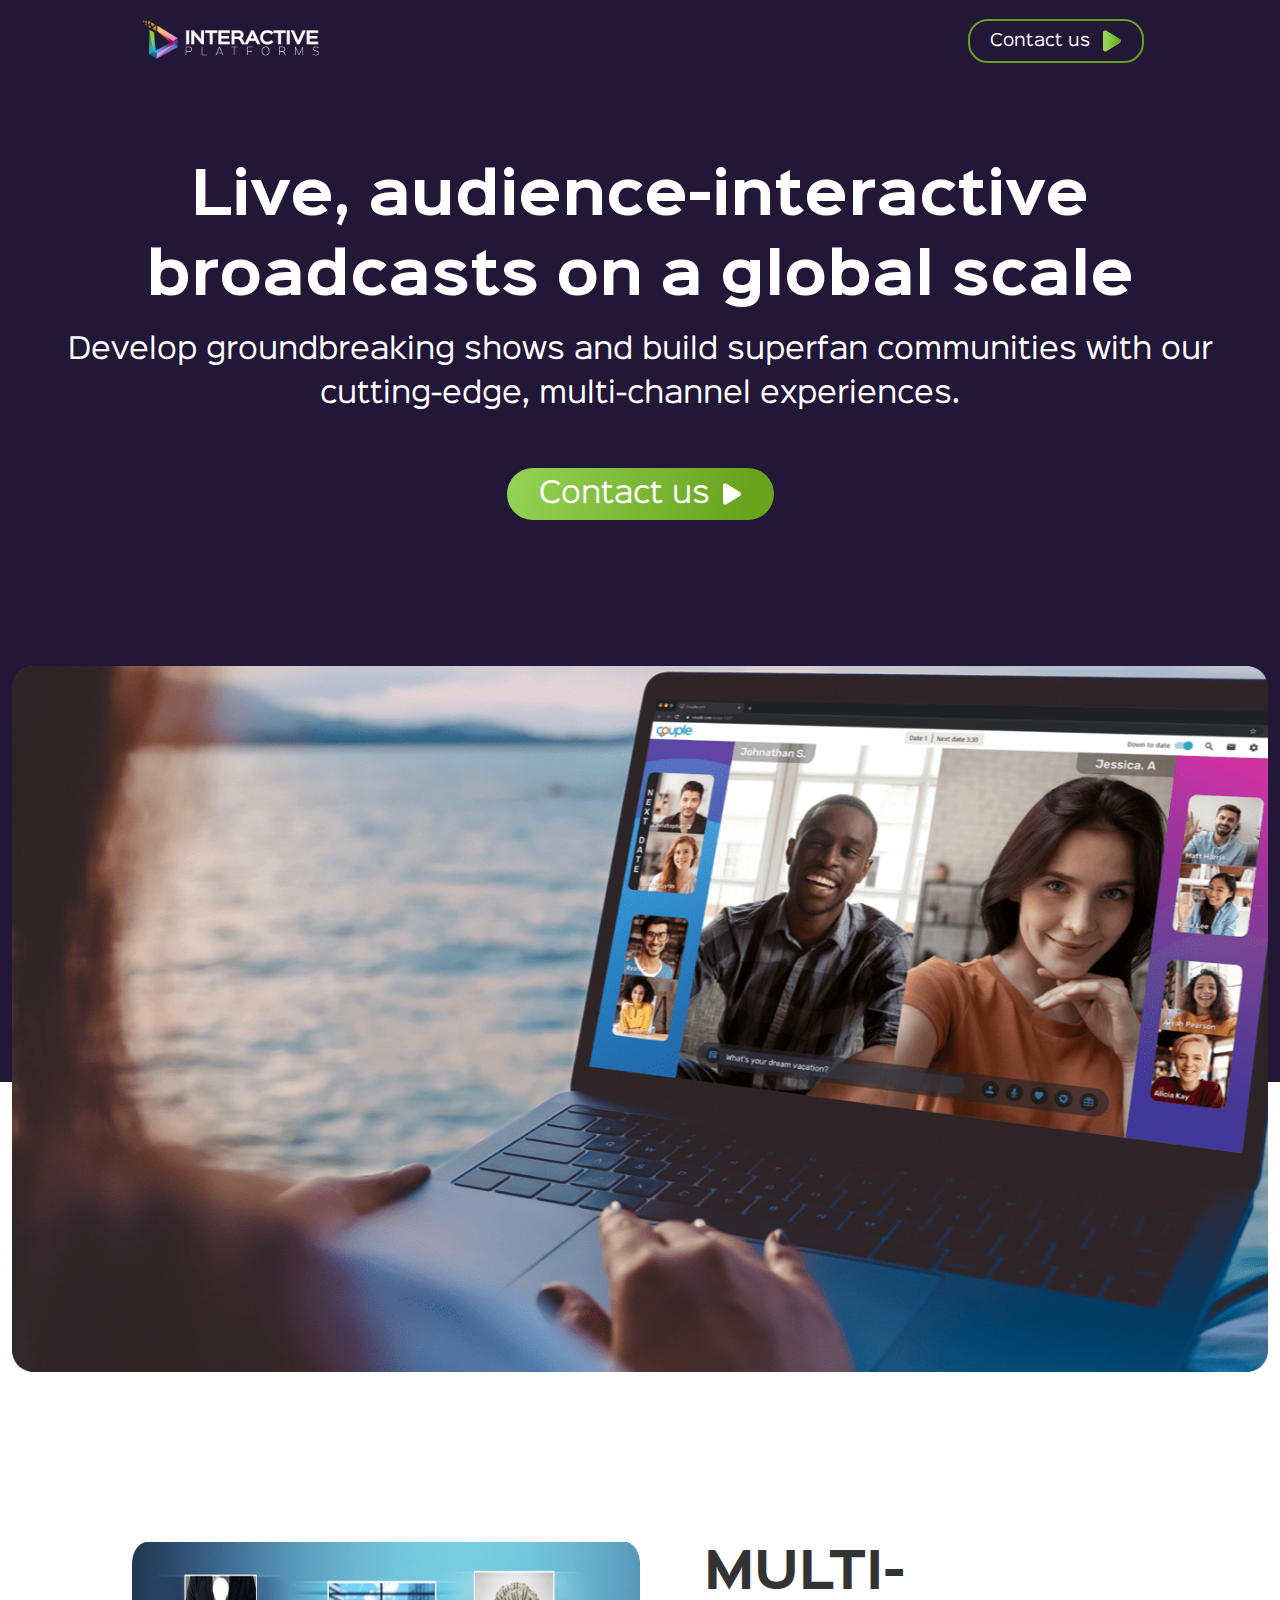
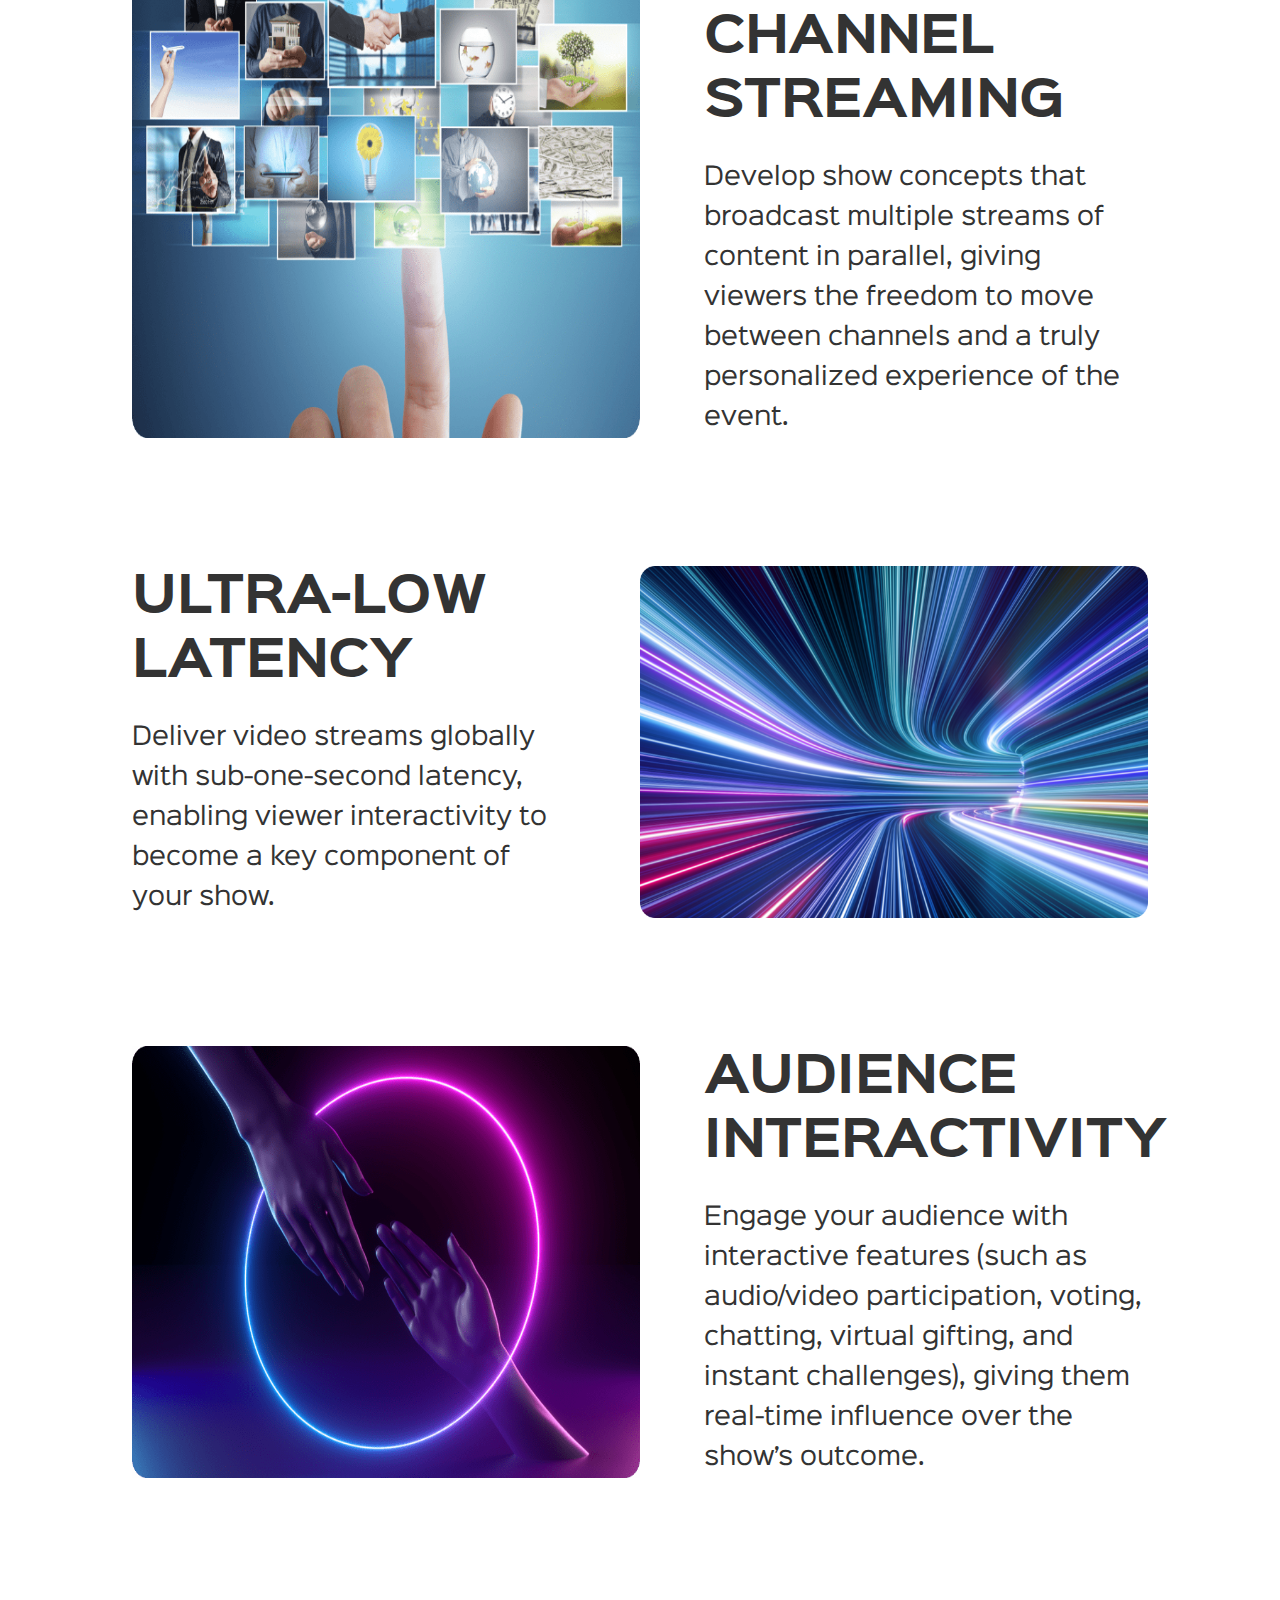
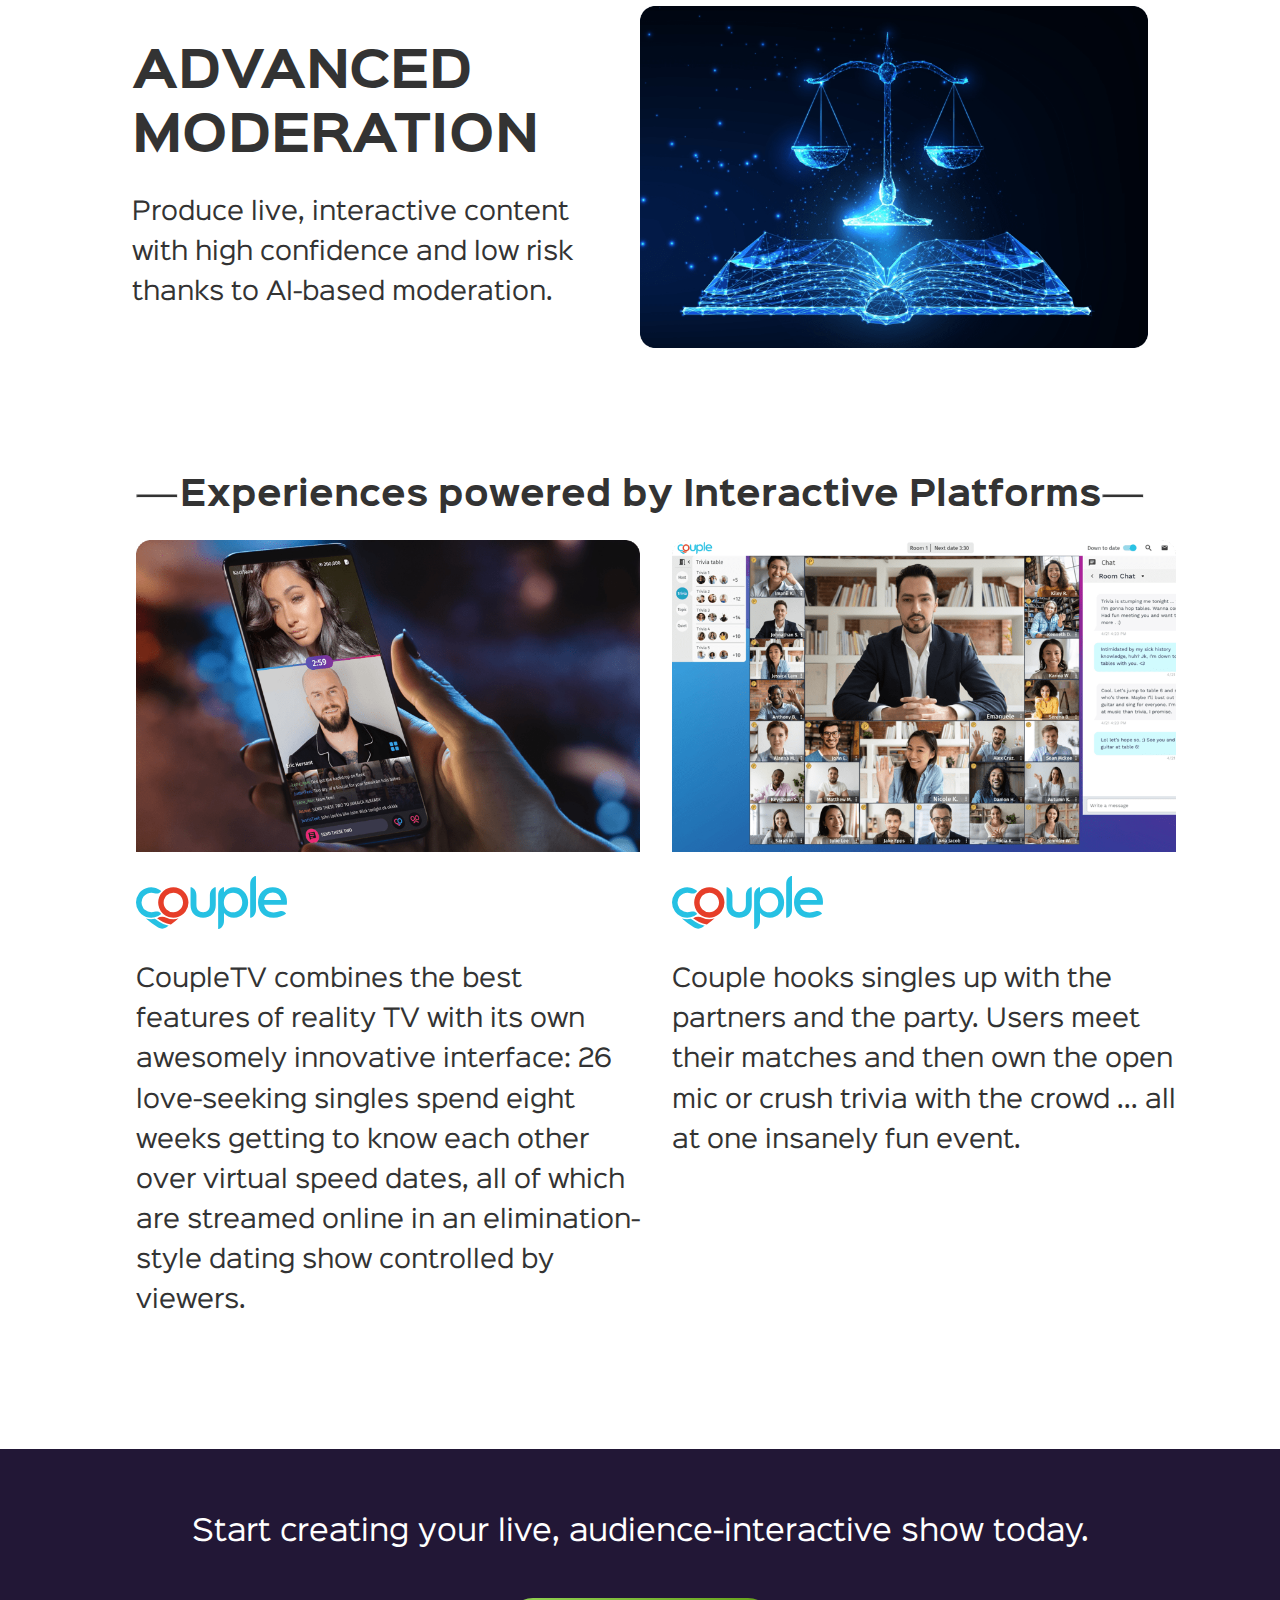
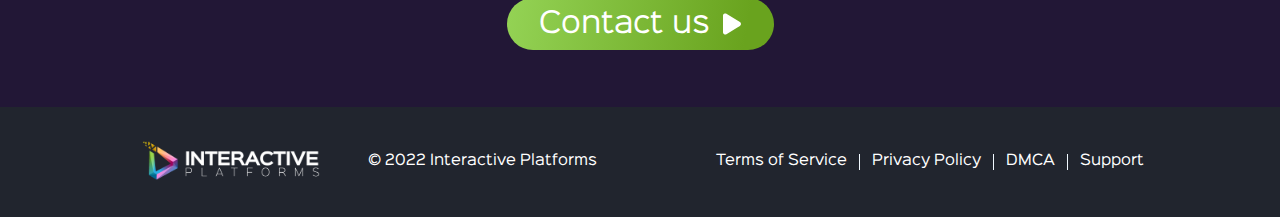
==== index.html @ 47eb6cc5 "init commit" ====
<!DOCTYPE html>
<html lang="en">

<head>
    <link rel="stylesheet" href="./css/style.css" type="text/css">
    <meta http-equiv="X-UA-Compatible" content="IE=edge">
    <meta name="viewport" content="width=device-width, initial-scale=1.0">
    <link rel="icon" type="image/x-icon" href="./assets/favicon.ico">
    <title>Home</title>
</head>

<body>
    <header class="header">
        <a href="./index.html">
            <img src="./assets/Logo.png" alt="Logo" class="header-logo">
        </a>
        <div class="contact-button-block">
            <a href="./contact/index.html" class="header-button cpointer">
                <p class="header-contact">Contact us</p>
                <img src="./assets/play-solid-with-gradient.svg" class="contact-img">
            </a>
        </div>
    </header>
    <div class="presentation-block">
        <div class="presentation-content">
            <div class="presentation-content-text">
                <h1 class="presentation-title">Live, audience-interactive broadcasts on a global scale</h1>
                <p class="presentation-text">Develop groundbreaking shows and build superfan communities with
                    our cutting-edge, multi-channel experiences.
                </p>
                <div class="contact-button">
                    <a href="./contact/index.html" class="presentation-button button-top">
                        <p>Contact us</p>
                        <img src="./assets/play-solid-with-gradient — white.svg" class="contact-img " alt="triagle">
                    </a>
                </div>
                <img src="./assets/c-product-desktop-large.png" alt="laptop photo" class="presentation-photo radius-img">
            </div>
        </div>
    </div>
    <div class="advantage">
        <div class="advantage-card">
            <img src="./assets/shutterstock-283857068-copy.png" class="card-img radius-img" alt="photo">
            <div class="card-text-content margin-left">
                <h2 class="card-title">MULTI-CHANNEL STREAMING</h2>
                <p class="card-text">
                    Develop show concepts that broadcast multiple streams of content in parallel, giving viewers the
                    freedom to move between channels and a truly personalized experience of the event.
                </p>
            </div>
        </div>
        <div class="advantage-card reverse">
            <div class="card-text-content margin-right">
                <h2 class="card-title">ULTRA-LOW LATENCY</h2>
                <p class="card-text">
                    Deliver video streams globally with sub-one-second latency, enabling viewer interactivity to become
                    a key component of your show.
                </p>
            </div>
            <img src="./assets/shutterstock-1775250392.png" class="card-img radius-img" alt="photo">
        </div>
        <div class="advantage-card">
            <img src="./assets/shutterstock-1471129031.png" class="card-img radius-img" alt="photo">
            <div class="card-text-content margin-left">
                <h2 class="card-title">AUDIENCE INTERACTIVITY</h2>
                <p class="card-text">
                    Engage your audience with interactive features (such as audio/video participation, voting, chatting,
                    virtual gifting, and instant challenges), giving them real-time influence over the show’s outcome.
                </p>
            </div>
        </div>
        <div class="advantage-card reverse">
            <div class="card-text-content margin-right">
                <h2 class="card-title">ADVANCED MODERATION</h2>
                <p class="card-text">
                    Produce live, interactive content with high confidence and low risk thanks to AI-based moderation.
                </p>
            </div>
            <img src="./assets/shutterstock-2145531139.png" class="card-img radius-img" alt="photo">
        </div>
    </div>
    <div class="experience">
        <div class="experience-title">
            <hr class="experience-line">
            <h2 class="experience-title-text">Experiences powered by Interactive Platforms</h2>
            <hr class="experience-line">
        </div>
        <div class="experience-info">
            <div class="experience-left">
                <img src="./assets/ctv-s-3-episode-5-banner.png" alt="photo">
                <img src="./assets/logo_blue.svg" alt="logo" class="experience-logo">
                <p class="experience-text">
                    CoupleTV combines the best features of reality TV with its own awesomely innovative interface: 26
                    love-seeking singles spend eight weeks getting to know each other over virtual speed dates, all of
                    which are streamed online in an elimination-style dating show controlled by viewers.
                </p>
            </div>
            <div class="experience-right">
                <img src="./assets/mingle-room-party-2022-pitch.png" alt="photo">
                <img src="./assets/logo_blue.svg" alt="logo" class="experience-logo">
                <p class="experience-text">
                    Couple hooks singles up with the partners and the party. Users meet their matches and then own the
                    open mic or crush trivia with the crowd ... all at one insanely fun event.
                </p>
            </div>
        </div>
    </div>
    <div class="creating">
        <h2 class="creating-text">Start creating your live, audience-interactive show today.</h2>
        <div class="contact-button">
            <a href="./contact/index.html" class="presentation-button  button-bottom">
                <p>Contact us</p>
                <img src="./assets/play-solid-with-gradient — white.svg" class="contact-img" alt="triagle">
            </a>
        </div>
    </div>
    <footer class="footer">
        <div class="footer-left">
            <a href="./index.html">
                <img src="./assets/Logo.png" alt="Logo" class="header-logo">
            </a>
            <p class="footer-left-text">© 2022 Interactive Platforms</p>
        </div>
        <div class="footer-right">
            <p class="footer-right-text">Terms of Service</p>
            <div class="footer-right-line"></div>
            <p class="footer-right-text">Privacy Policy</p>
            <div class="footer-right-line"></div>
            <p class="footer-right-text">DMCA</p>
            <div class="footer-right-line"></div>
            <p class="footer-right-text">Support</p>
        </div>
    </footer>

</body>

</html>
---- css/style.css ----
@font-face {
    font-family: "SinkinSans";
    src: url("../font/sinkin-sans-family/SinkinSans-400Regular.woff2") format('woff2');
    font-weight: normal;
}

@font-face {
    font-family: "SinkinSans";
    src: url("../font/sinkin-sans-family/SinkinSans-700Bold.woff2") format('woff2');
    font-weight: bold;
}

html {
    font-family: 'SinkinSans';
}

* {
    margin: 0;
    padding: 0;
}

.header {
    display: flex;
    flex-direction: row;
    background-color: #221736;
    padding: 0 136px;
}

.header-logo {
    width: 230px;
    object-fit: contain;
}

.header-button {
    margin-top: auto;
    margin-bottom: auto;
    width: auto;
    white-space: nowrap;
    text-decoration: none;
    display: flex;
    padding: 8px 20px;
    border-radius: 20px;
    border-style: solid;
    border-width: 2px;
    border-color: #66a01a;
    border-image-slice: 1;
}
.contact-img{
    margin-left: 12px;
    width: 20px;
    height: 24px;
}

.header-contact {
    margin-top: auto;
    margin-bottom: auto;
    text-align: center;
    color: #fff;
    text-decoration: none;
    font-family: 'SinkinSans';
    font-size: 16px;
    font-weight: 400;
    font-stretch: normal;
    font-style: normal;
    line-height: normal;
    letter-spacing: normal;
}
.contact-button-block{
    margin-left: auto;
    display: flex;
}

.presentation-block {
    background-color: #221736;
    display: flex;
    flex-direction: column;
    height: 1000px;
}

.presentation-content {
    max-width: 1408px;
    margin-left: auto;
    margin-right: auto;
    padding: 0 12px;
}

.presentation-title {
    font-family: 'SinkinSans';
    font-weight: 400;
    font-size: 64px;
    font-weight: bold;
    font-stretch: normal;
    font-style: normal;
    line-height: 88px;
    letter-spacing: normal;
    text-align: center;
    color: #fff;
    margin-top: 76px;
}

.presentation-text {
    font-weight: 400;
    font-size: 32px;
    font-weight: normal;
    font-stretch: normal;
    font-style: normal;
    line-height: 48px;
    letter-spacing: normal;
    text-align: center;
    color: #fff;
    margin-top: 10px;
}

.presentation-button {
    display: inline-flex;
    justify-content: center;
    align-items: center;
    flex-direction: row;
    text-decoration: none;
    color: #fff;
    text-align: center;
    padding: 12px 32px;
    border-radius: 28px;
    background-image: linear-gradient(100deg, #94d355, #69a31e 89%);
}
.presentation-button p{
    font-size: 28px;
    font-weight: 500;
    font-stretch: normal;
    font-style: normal;
    line-height: normal;
    letter-spacing: normal;
    text-align: center;
    color: #fff;
}

.button-top {
    margin-top: 52px;
}

.presentation-photo {
    width: 100%;
    margin-top: 146px;
}

.contact-button {
    text-align: center;
}

.advantage {
    max-width: 1648px;
    margin-top: 36%;
    padding: 0 12px;
    background-color: #ffffff;
    margin-left: auto;
    margin-right: auto;
}

.advantage-card {
    display: flex;
    flex-direction: row;
    margin-top: 128px;
}

.card-title {
    font-family: 'SinkinSans';
    font-size: 56px;
    font-weight: 600;
    font-stretch: normal;
    font-style: normal;
    line-height: 76px;
    letter-spacing: normal;
    color: #333;
}

.card-text {
    font-family: 'SinkinSans';
    font-size: 24px;
    font-weight: normal;
    font-stretch: normal;
    font-style: normal;
    line-height: 40px;
    letter-spacing: normal;
    color: #333;
    font-weight: 400;
    margin-top: 24px;
}

.card-text-content {
    display: flex;
    flex-direction: column;
    margin-top: auto;
    margin-bottom: auto;
    width: 50%;
}

.margin-left {
    margin-left: 64px;
}

.margin-right {
    margin-right: 64px;
}

.card-img {
    width: 50%;
}

.experience {
    display: flex;
    flex-direction: column;
    padding: 128px 136px;
}

.experience-info {
    width: 100%;
    display: flex;
    flex-direction: row;
    margin-top: 24px;
}

.experience-title {
    width: 100%;
    display: flex;
    flex-direction: row;
    justify-content: space-between;
}

.experience-left {
    width: 50%;
    display: flex;
    flex-direction: column;
    margin-right: 32px;
}

.experience-right {
    width: 50%;
    display: flex;
    flex-direction: column;
}

.experience-text {
    font-weight: 400;
    font-size: 24px;
    font-weight: normal;
    font-stretch: normal;
    font-style: normal;
    line-height: 1.67;
    letter-spacing: normal;
    color: #333;
    margin-top: 31px;
}

.experience-logo {
    margin-top: 24px;
    width: 30%;
}

.experience-title-text {
    font-weight:bold 700;
    font-size: 40px;
    /* font-weight: bold; */
    font-stretch: normal;
    font-style: normal;
    line-height: 88px;
    letter-spacing: normal;
    text-align: center;
    color: #333;
}

.experience-line {
    width: 14%;
    height: 2px;
    margin-top: auto;
    margin-bottom: auto;
    border-radius: 12.5px;
    background-color: #333;
}

.creating {
    background-color: #221736;
    padding: 57px 136px;
    display: flex;
    flex-direction: column;
}

.creating-text {
    font-weight: 400;
    font-size: 40px;
    font-stretch: normal;
    font-style: normal;
    line-height: 1.9;
    letter-spacing: normal;
    text-align: center;
    color: #fff;
}

.button-bottom {
    margin-top: 39px;
}

.footer {
    display: flex;
    flex-direction: row;
    background-color: #21252e;
    padding: 14px 136px;
}

.footer-left {
    display: flex;
    flex-direction: row;
}

.footer-left-text {
    font-weight: 400;
    font-size: 16px;
    font-stretch: normal;
    font-style: normal;
    line-height: 1.5;
    letter-spacing: normal;
    color: #fff;
    margin-bottom: auto;
    margin-top: auto;
    margin-left: 40px;
}

.footer-right {
    display: flex;
    flex-direction: row;
    margin-left: auto;
}

.footer-right-text {
    font-weight: 400;
    font-size: 16px;
    font-stretch: normal;
    font-style: normal;
    line-height: 1.5;
    letter-spacing: normal;
    color: #fff;
    margin-bottom: auto;
    margin-top: auto;
    cursor: pointer;
}

.footer-right-line {
    width: 1px;
    height: 16px;
    background-color: aliceblue;
    margin-bottom: auto;
    margin-top: auto;
    margin-left: 12px;
    margin-right: 12px;
}

.cpointer {
    cursor: pointer;
}

@media(max-width:1280px){
    .presentation-title{
        font-size: 56px;
        line-height: 80px;
    }
    .presentation-text{
        font-size: 28px;
        line-height: 44px;
    }
    .advantage {
        max-width: 1016px;
        /* margin-top: 402px; */
        margin-left: auto;
        margin-right: auto;
    }
    .card-title{
        font-size: 48px;
        line-height: 64px;
    }
    .card-text{
        font-size: 24px;
        line-height: 40px;
    }
    .experience-title-text{
        font-size: 32px;
        line-height: 40px;
    }
    .experience-line{
        width: 4%;
    }
    .experience-text{
        font-size: 24px;
        line-height: 1.67;
    }
    .creating-text{
        font-size: 28px;
    }
    .footer-right-text{
        font-size: 14px;
        line-height: 1.71;
    }
    .footer-left-text{
        font-size: 14px;
        line-height: 1.71;
    }
    .header-logo{
        width: 192px;
    }
}
@media (max-width: 1100px) {
  
    .header{
        padding: 10px 12px;
    }
    .radius-img{
        border-radius: 42px;
    }
    .contact-button-block {
        display: none !important;
    }

    .presentation-block {
        padding: 0 12px !important;
        height: 800px !important;
    }

    .presentation-button {
        margin-top: 32px !important;
        margin-bottom: 54px !important;
    }

    .presentation-photo {
        margin-top: 0 !important;
    }

    .advantage-card {
        flex-direction: column;
    }

    .card-img {
        width: 100%;
    }

    .margin-left {
        margin-left: 0px !important;
    }

    .card-text-content {
        margin-top: 16px;
        width: 100% !important;
    }


    .experience {
        margin-top: 96px !important;
        margin-bottom: 96px !important;
        padding: 0 12px !important;
    }

    .experience-line {
        display: none !important;
    }

    .experience-info {
        flex-direction: column !important;
    }

    .experience-left {
        width: 100% !important;
    }

    .experience-right {
        margin-top: 96px !important;
        width: 100% !important;
    }

    .footer {
        flex-direction: column;
        padding: 24px 36px;
        align-items: center;
    }

    .footer-left {
        flex-direction: column !important;
    }

    .footer-right {
        margin-left: 0 !important;
    }

    .footer-left-text {
        margin-left: 0 !important;
    }
    .reverse{
        flex-direction: column-reverse !important;
    }
}
@media(max-width:768px){
    .card-title {
        font-size: 24px;
        line-height: 36pxw;
    }
    .creating-text{
        font-size: 16px;
    }
    .creating {
        padding: 14px 15px 24px 15px;
    }
    .footer-right-text{
        font-size: 10px;
    }
    .experience-title-text {
        font-size: 20px;
        font-weight: bold;
        line-height: 28px;
        text-align: center;
        width: 100%;
    }
    .advantage {
        /* margin-top: 96px; */
        padding: 0 12px;
    }
    .advantage-card {
        margin-top: 0;
        margin-bottom: 96px;
    }

    .presentation-block {
        padding: 0 12px !important;
        height: 472px !important;
    }

    .presentation-title {
        margin-top: 34px;
        font-size: 18px;
        line-height: 28px;
        font-weight: 700;
    }
    .presentation-text {
        margin-top: 19px;
        font-size: 14px;
        line-height: 20px;
    }
    .presentation-button p{
        font-size: 19.4px;
    }
    .button-bottom {
        margin-bottom: 0px !important;
        margin-top: 20px !important;
    }
    .experience-text{
        font-size: 16px;
    }
    .card-text {
        font-size: 16px;
        line-height: 24px;
        margin-top: 8px;
    }
    .experience {
        margin-top: 0 !important;
    }
    .experience-info{
        margin-top: 16px !important;
    } 
    .experience-logo{
        margin-top: 16px !important;
    }
    .experience-text {
        margin-top: 12px !important;
    }
    .header-logo {
        width: 192px;
        object-fit: contain;
    }
    .footer-left{
        align-items: center;
    }
    .footer-left-text{
        font-size: 10px;
    }
    .reverse{
        flex-direction: column-reverse !important;
    }
}
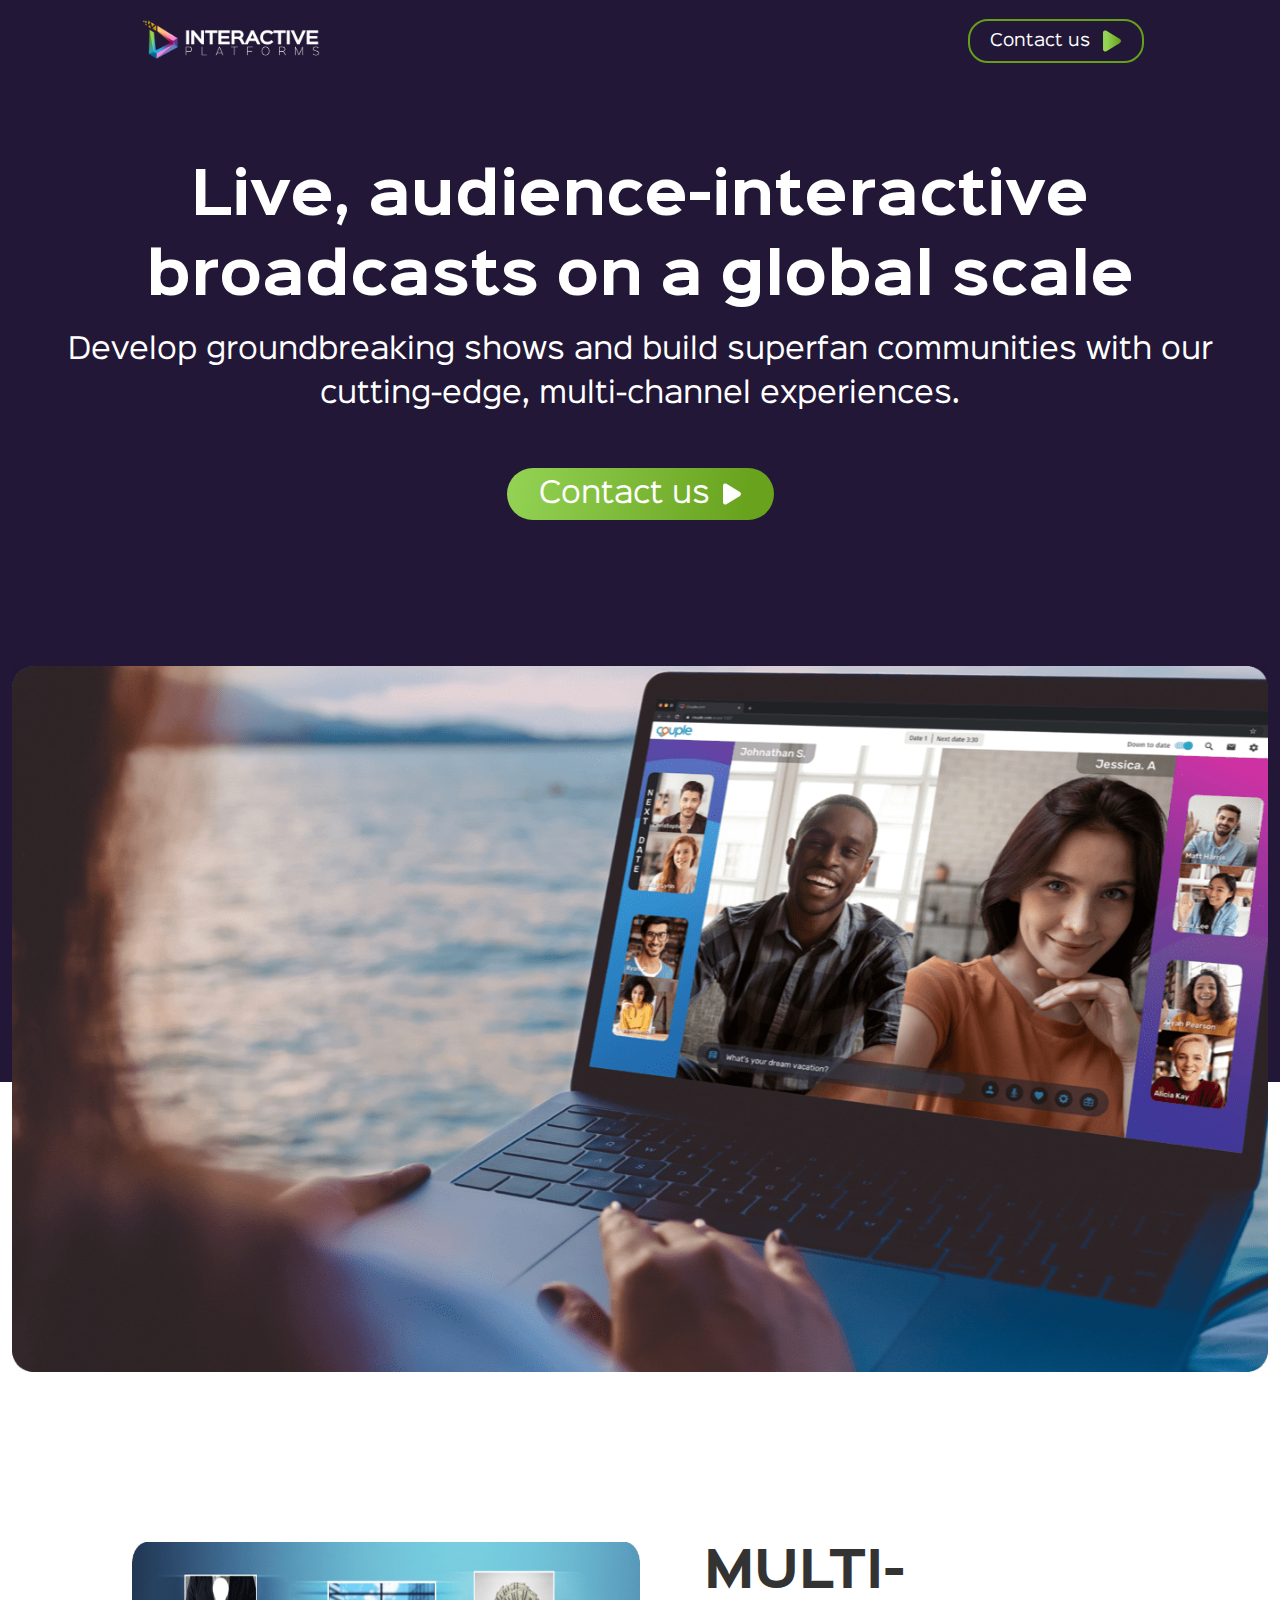
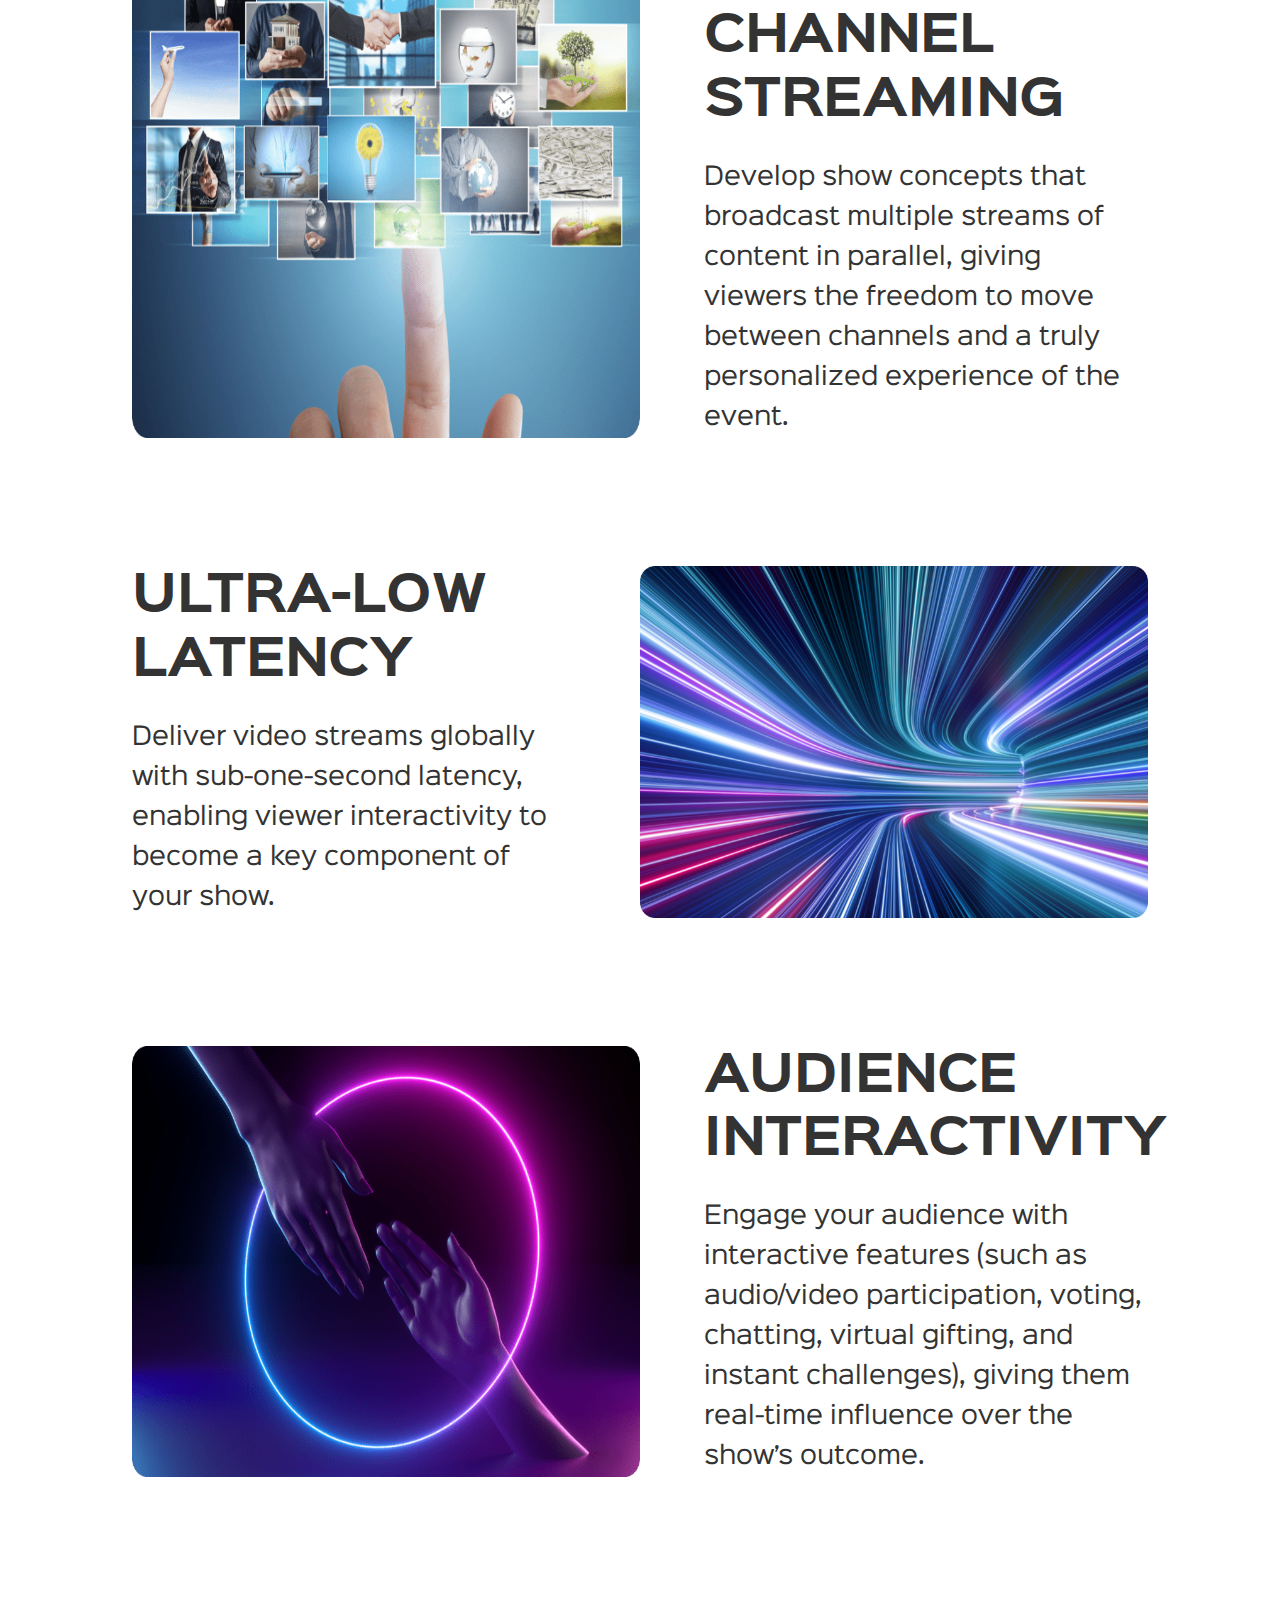
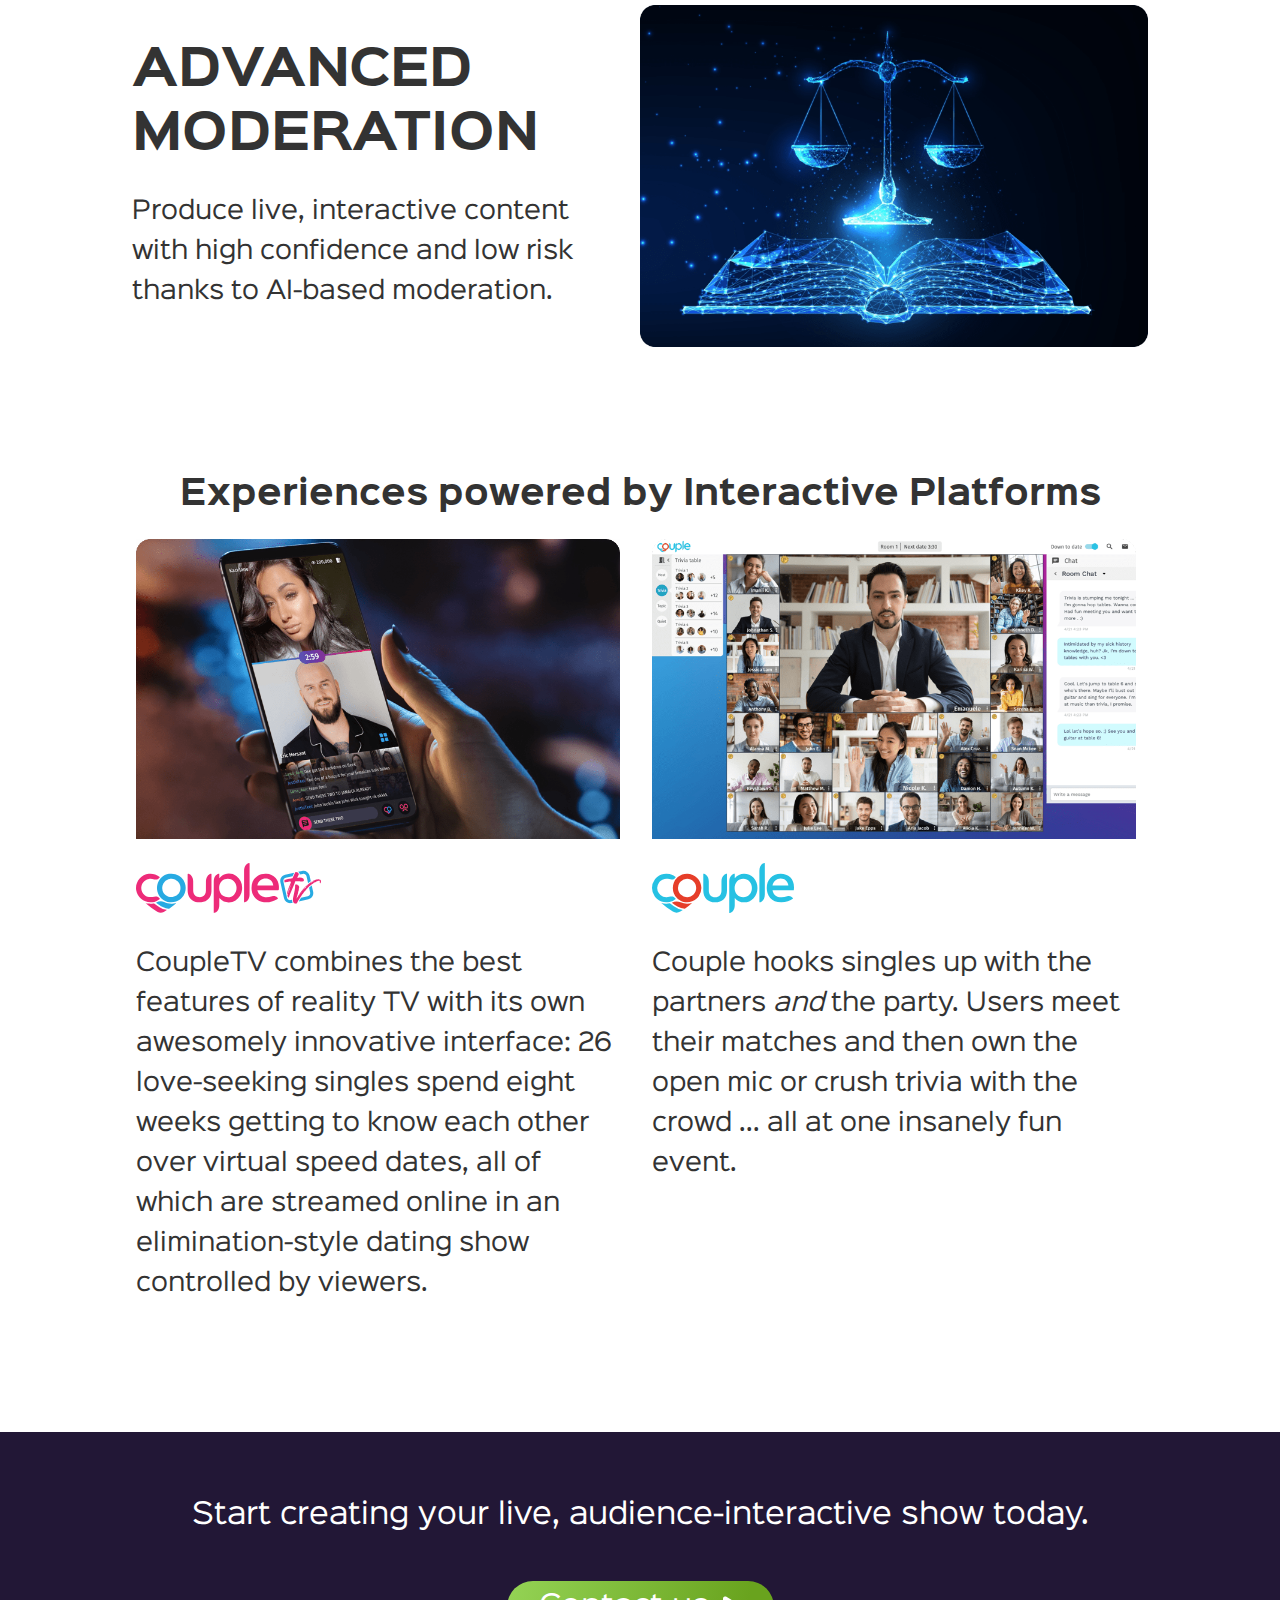
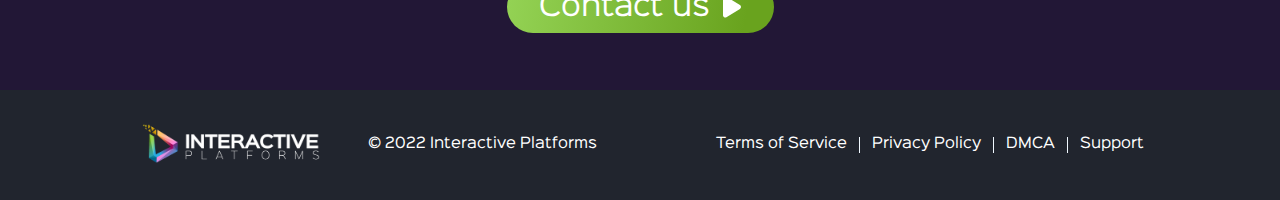
==== commit 566c6b63: "fix all" ====
--- a/index.html
+++ b/index.html
@@ -81,25 +81,24 @@
     </div>
     <div class="experience">
         <div class="experience-title">
-            <hr class="experience-line">
             <h2 class="experience-title-text">Experiences powered by Interactive Platforms</h2>
-            <hr class="experience-line">
         </div>
         <div class="experience-info">
             <div class="experience-left">
                 <img src="./assets/ctv-s-3-episode-5-banner.png" alt="photo">
-                <img src="./assets/logo_blue.svg" alt="logo" class="experience-logo">
+                <img src="./assets/coupletv.svg" alt="logo" class="experience-logo">
                 <p class="experience-text">
                     CoupleTV combines the best features of reality TV with its own awesomely innovative interface: 26
                     love-seeking singles spend eight weeks getting to know each other over virtual speed dates, all of
                     which are streamed online in an elimination-style dating show controlled by viewers.
                 </p>
             </div>
+            <div class="break"></div>
             <div class="experience-right">
                 <img src="./assets/mingle-room-party-2022-pitch.png" alt="photo">
                 <img src="./assets/logo_blue.svg" alt="logo" class="experience-logo">
                 <p class="experience-text">
-                    Couple hooks singles up with the partners and the party. Users meet their matches and then own the
+                    Couple hooks singles up with the partners <i>and</i>  the party. Users meet their matches and then own the
                     open mic or crush trivia with the crowd ... all at one insanely fun event.
                 </p>
             </div>
--- a/css/style.css
+++ b/css/style.css
@@ -168,7 +168,7 @@
     font-weight: 600;
     font-stretch: normal;
     font-style: normal;
-    line-height: 76px;
+    line-height: 1.36;
     letter-spacing: normal;
     color: #333;
 }
@@ -227,16 +227,16 @@
 }
 
 .experience-left {
-    width: 50%;
+    width: 48%;
     display: flex;
     flex-direction: column;
-    margin-right: 32px;
 }
 
 .experience-right {
-    width: 50%;
+    width: 48%;
     display: flex;
     flex-direction: column;
+
 }
 
 .experience-text {
@@ -253,7 +253,12 @@
 
 .experience-logo {
     margin-top: 24px;
-    width: 30%;
+    height: 50px;
+    margin-right: auto;
+}
+.break{
+    height: 1px;
+    width: 32px;
 }
 
 .experience-title-text {
@@ -262,20 +267,14 @@
     /* font-weight: bold; */
     font-stretch: normal;
     font-style: normal;
-    line-height: 88px;
+    line-height: 60px;
     letter-spacing: normal;
     text-align: center;
     color: #333;
-}
-
-.experience-line {
-    width: 14%;
-    height: 2px;
-    margin-top: auto;
-    margin-bottom: auto;
-    border-radius: 12.5px;
-    background-color: #333;
-}
+    margin-left: auto;
+    margin-right: auto;
+}
+
 
 .creating {
     background-color: #221736;
@@ -374,7 +373,7 @@
     }
     .card-title{
         font-size: 48px;
-        line-height: 64px;
+        line-height: 1.33;
     }
     .card-text{
         font-size: 24px;
@@ -384,9 +383,7 @@
         font-size: 32px;
         line-height: 40px;
     }
-    .experience-line{
-        width: 4%;
-    }
+
     .experience-text{
         font-size: 24px;
         line-height: 1.67;
@@ -456,9 +453,6 @@
         padding: 0 12px !important;
     }
 
-    .experience-line {
-        display: none !important;
-    }
 
     .experience-info {
         flex-direction: column !important;
@@ -497,7 +491,7 @@
 @media(max-width:768px){
     .card-title {
         font-size: 24px;
-        line-height: 36pxw;
+        line-height: 1.5;
     }
     .creating-text{
         font-size: 16px;
